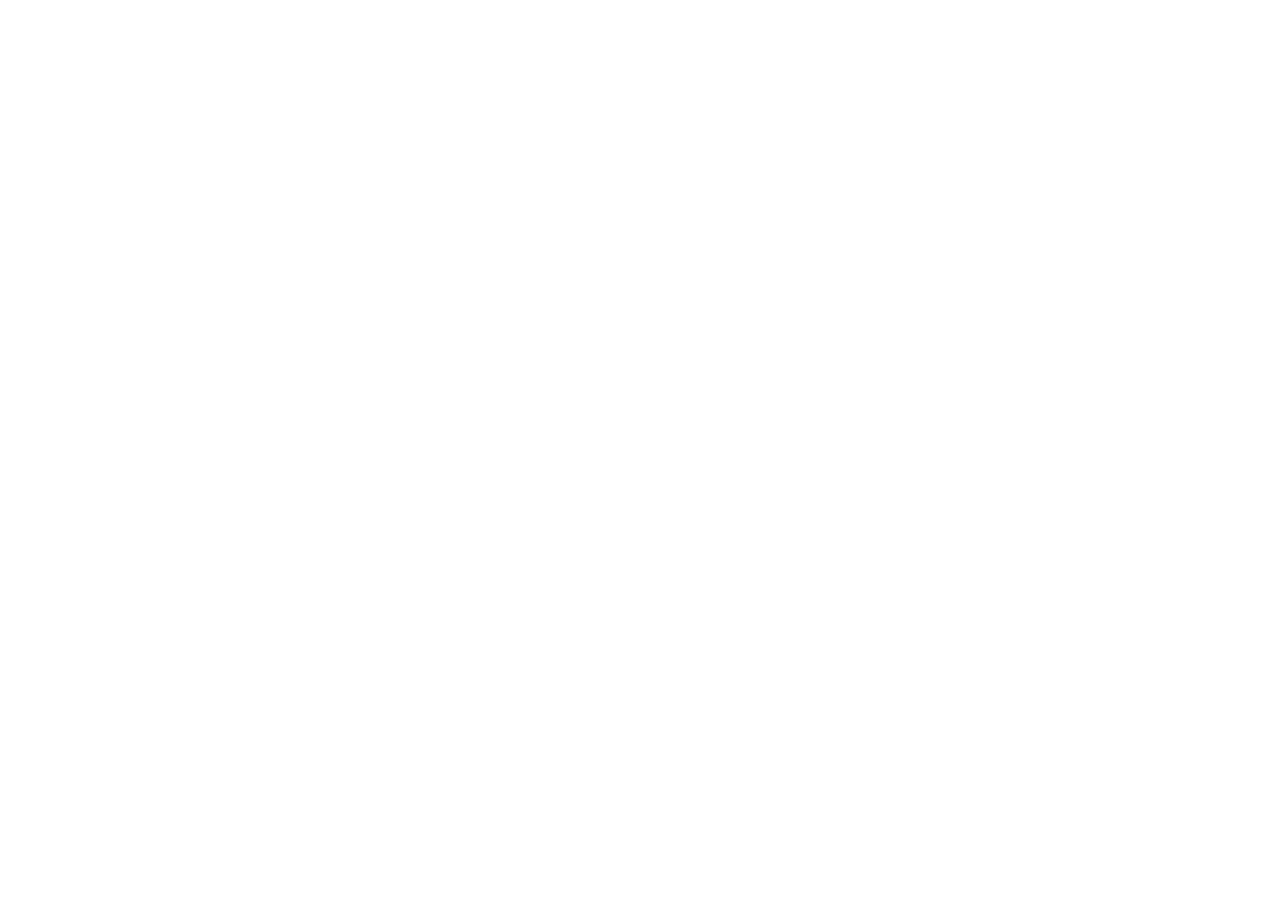
==== index.html @ d0723384 "init" ====
<!doctype html>
<html lang="en">

<head>
    <meta charset="utf-8" />
    <link rel="shortcut icon" type="image/png" href="/uniswap_fed/favicon.png" />
    <link rel="apple-touch-icon" sizes="192x192" href="/uniswap_fed/images/192x192_App_Icon.png" />
    <link rel="apple-touch-icon" sizes="512x512" href="/uniswap_fed/images/512x512_App_Icon.png" />
    <meta name="viewport" content="width=device-width,initial-scale=1" />
    <meta name="theme-color" content="#ff007a" />
    <meta name="fortmatic-site-verification" content="j93LgcVZk79qcgyo" />
    <link rel="manifest" href="/uniswap_fed/manifest.json" />
    <title>Uniswap Interface</title>
    <link href="/uniswap_fed/static/css/3.d75e0ccb.chunk.css" rel="stylesheet">
</head>

<body><noscript>You need to enable JavaScript to run this app.</noscript>
    <div id="root"></div>
    <script>!function (e) { function r(r) { for (var n, a, i = r[0], c = r[1], f = r[2], s = 0, p = []; s < i.length; s++)a = i[s], Object.prototype.hasOwnProperty.call(o, a) && o[a] && p.push(o[a][0]), o[a] = 0; for (n in c) Object.prototype.hasOwnProperty.call(c, n) && (e[n] = c[n]); for (l && l(r); p.length;)p.shift()(); return u.push.apply(u, f || []), t() } function t() { for (var e, r = 0; r < u.length; r++) { for (var t = u[r], n = !0, i = 1; i < t.length; i++) { var c = t[i]; 0 !== o[c] && (n = !1) } n && (u.splice(r--, 1), e = a(a.s = t[0])) } return e } var n = {}, o = { 2: 0 }, u = []; function a(r) { if (n[r]) return n[r].exports; var t = n[r] = { i: r, l: !1, exports: {} }; return e[r].call(t.exports, t, t.exports, a), t.l = !0, t.exports } a.e = function (e) { var r = [], t = o[e]; if (0 !== t) if (t) r.push(t[2]); else { var n = new Promise((function (r, n) { t = o[e] = [r, n] })); r.push(t[2] = n); var u, i = document.createElement("script"); i.charset = "utf-8", i.timeout = 120, a.nc && i.setAttribute("nonce", a.nc), i.src = function (e) { return a.p + "static/js/" + ({}[e] || e) + "." + { 0: "f136e086", 4: "b37f448b", 5: "3d9a5364", 6: "ee670512", 7: "2c34513a" }[e] + ".chunk.js" }(e); var c = new Error; u = function (r) { i.onerror = i.onload = null, clearTimeout(f); var t = o[e]; if (0 !== t) { if (t) { var n = r && ("load" === r.type ? "missing" : r.type), u = r && r.target && r.target.src; c.message = "Loading chunk " + e + " failed.\n(" + n + ": " + u + ")", c.name = "ChunkLoadError", c.type = n, c.request = u, t[1](c) } o[e] = void 0 } }; var f = setTimeout((function () { u({ type: "timeout", target: i }) }), 12e4); i.onerror = i.onload = u, document.head.appendChild(i) } return Promise.all(r) }, a.m = e, a.c = n, a.d = function (e, r, t) { a.o(e, r) || Object.defineProperty(e, r, { enumerable: !0, get: t }) }, a.r = function (e) { "undefined" != typeof Symbol && Symbol.toStringTag && Object.defineProperty(e, Symbol.toStringTag, { value: "Module" }), Object.defineProperty(e, "__esModule", { value: !0 }) }, a.t = function (e, r) { if (1 & r && (e = a(e)), 8 & r) return e; if (4 & r && "object" == typeof e && e && e.__esModule) return e; var t = Object.create(null); if (a.r(t), Object.defineProperty(t, "default", { enumerable: !0, value: e }), 2 & r && "string" != typeof e) for (var n in e) a.d(t, n, function (r) { return e[r] }.bind(null, n)); return t }, a.n = function (e) { var r = e && e.__esModule ? function () { return e.default } : function () { return e }; return a.d(r, "a", r), r }, a.o = function (e, r) { return Object.prototype.hasOwnProperty.call(e, r) }, a.p = "/", a.oe = function (e) { throw console.error(e), e }; var i = this["webpackJsonp@uniswap/interface"] = this["webpackJsonp@uniswap/interface"] || [], c = i.push.bind(i); i.push = r, i = i.slice(); for (var f = 0; f < i.length; f++)r(i[f]); var l = c; t() }([])</script>
    <script src="/uniswap_fed/static/js/3.87bc07f9.chunk.js"></script>
    <script src="/uniswap_fed/static/js/main.19087a96.chunk.js"></script>
</body>

</html>
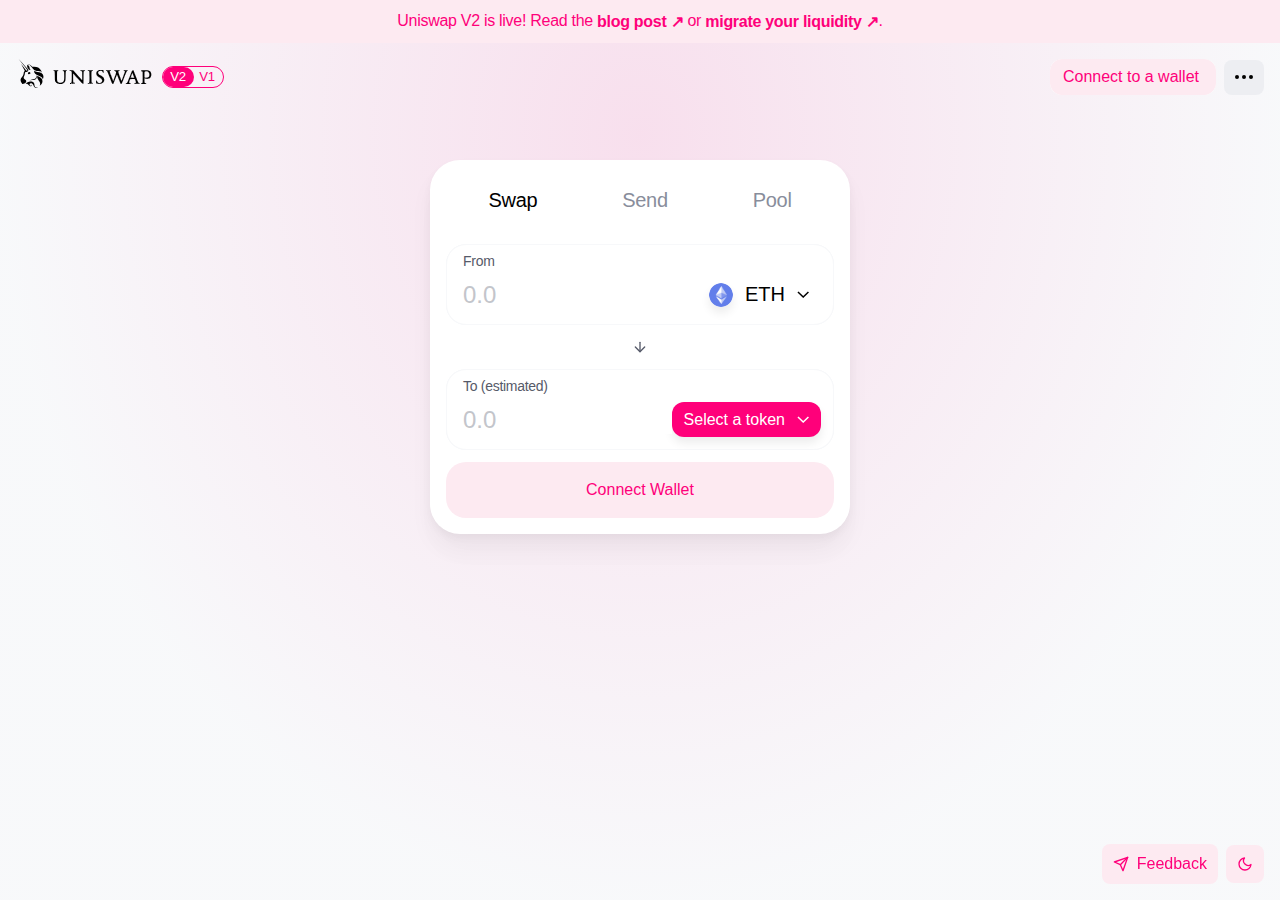
==== commit f16ea345: "reset" ====
--- a/index.html
+++ b/index.html
@@ -1,24 +1 @@
-<!doctype html>
-<html lang="en">
-
-<head>
-    <meta charset="utf-8" />
-    <link rel="shortcut icon" type="image/png" href="/uniswap_fed/favicon.png" />
-    <link rel="apple-touch-icon" sizes="192x192" href="/uniswap_fed/images/192x192_App_Icon.png" />
-    <link rel="apple-touch-icon" sizes="512x512" href="/uniswap_fed/images/512x512_App_Icon.png" />
-    <meta name="viewport" content="width=device-width,initial-scale=1" />
-    <meta name="theme-color" content="#ff007a" />
-    <meta name="fortmatic-site-verification" content="j93LgcVZk79qcgyo" />
-    <link rel="manifest" href="/uniswap_fed/manifest.json" />
-    <title>Uniswap Interface</title>
-    <link href="/uniswap_fed/static/css/3.d75e0ccb.chunk.css" rel="stylesheet">
-</head>
-
-<body><noscript>You need to enable JavaScript to run this app.</noscript>
-    <div id="root"></div>
-    <script>!function (e) { function r(r) { for (var n, a, i = r[0], c = r[1], f = r[2], s = 0, p = []; s < i.length; s++)a = i[s], Object.prototype.hasOwnProperty.call(o, a) && o[a] && p.push(o[a][0]), o[a] = 0; for (n in c) Object.prototype.hasOwnProperty.call(c, n) && (e[n] = c[n]); for (l && l(r); p.length;)p.shift()(); return u.push.apply(u, f || []), t() } function t() { for (var e, r = 0; r < u.length; r++) { for (var t = u[r], n = !0, i = 1; i < t.length; i++) { var c = t[i]; 0 !== o[c] && (n = !1) } n && (u.splice(r--, 1), e = a(a.s = t[0])) } return e } var n = {}, o = { 2: 0 }, u = []; function a(r) { if (n[r]) return n[r].exports; var t = n[r] = { i: r, l: !1, exports: {} }; return e[r].call(t.exports, t, t.exports, a), t.l = !0, t.exports } a.e = function (e) { var r = [], t = o[e]; if (0 !== t) if (t) r.push(t[2]); else { var n = new Promise((function (r, n) { t = o[e] = [r, n] })); r.push(t[2] = n); var u, i = document.createElement("script"); i.charset = "utf-8", i.timeout = 120, a.nc && i.setAttribute("nonce", a.nc), i.src = function (e) { return a.p + "static/js/" + ({}[e] || e) + "." + { 0: "f136e086", 4: "b37f448b", 5: "3d9a5364", 6: "ee670512", 7: "2c34513a" }[e] + ".chunk.js" }(e); var c = new Error; u = function (r) { i.onerror = i.onload = null, clearTimeout(f); var t = o[e]; if (0 !== t) { if (t) { var n = r && ("load" === r.type ? "missing" : r.type), u = r && r.target && r.target.src; c.message = "Loading chunk " + e + " failed.\n(" + n + ": " + u + ")", c.name = "ChunkLoadError", c.type = n, c.request = u, t[1](c) } o[e] = void 0 } }; var f = setTimeout((function () { u({ type: "timeout", target: i }) }), 12e4); i.onerror = i.onload = u, document.head.appendChild(i) } return Promise.all(r) }, a.m = e, a.c = n, a.d = function (e, r, t) { a.o(e, r) || Object.defineProperty(e, r, { enumerable: !0, get: t }) }, a.r = function (e) { "undefined" != typeof Symbol && Symbol.toStringTag && Object.defineProperty(e, Symbol.toStringTag, { value: "Module" }), Object.defineProperty(e, "__esModule", { value: !0 }) }, a.t = function (e, r) { if (1 & r && (e = a(e)), 8 & r) return e; if (4 & r && "object" == typeof e && e && e.__esModule) return e; var t = Object.create(null); if (a.r(t), Object.defineProperty(t, "default", { enumerable: !0, value: e }), 2 & r && "string" != typeof e) for (var n in e) a.d(t, n, function (r) { return e[r] }.bind(null, n)); return t }, a.n = function (e) { var r = e && e.__esModule ? function () { return e.default } : function () { return e }; return a.d(r, "a", r), r }, a.o = function (e, r) { return Object.prototype.hasOwnProperty.call(e, r) }, a.p = "/", a.oe = function (e) { throw console.error(e), e }; var i = this["webpackJsonp@uniswap/interface"] = this["webpackJsonp@uniswap/interface"] || [], c = i.push.bind(i); i.push = r, i = i.slice(); for (var f = 0; f < i.length; f++)r(i[f]); var l = c; t() }([])</script>
-    <script src="/uniswap_fed/static/js/3.87bc07f9.chunk.js"></script>
-    <script src="/uniswap_fed/static/js/main.19087a96.chunk.js"></script>
-</body>
-
-</html>+<!doctype html><html lang="en"><head><meta charset="utf-8"/><link rel="shortcut icon" type="image/png" href="/favicon.png"/><link rel="apple-touch-icon" sizes="192x192" href="/images/192x192_App_Icon.png"/><link rel="apple-touch-icon" sizes="512x512" href="/images/512x512_App_Icon.png"/><meta name="viewport" content="width=device-width,initial-scale=1"/><meta name="theme-color" content="#ff007a"/><meta name="fortmatic-site-verification" content="j93LgcVZk79qcgyo"/><link rel="manifest" href="/manifest.json"/><title>Uniswap Interface</title><link href="/static/css/3.d75e0ccb.chunk.css" rel="stylesheet"></head><body><noscript>You need to enable JavaScript to run this app.</noscript><div id="root"></div><script>!function(e){function r(r){for(var n,a,i=r[0],c=r[1],f=r[2],s=0,p=[];s<i.length;s++)a=i[s],Object.prototype.hasOwnProperty.call(o,a)&&o[a]&&p.push(o[a][0]),o[a]=0;for(n in c)Object.prototype.hasOwnProperty.call(c,n)&&(e[n]=c[n]);for(l&&l(r);p.length;)p.shift()();return u.push.apply(u,f||[]),t()}function t(){for(var e,r=0;r<u.length;r++){for(var t=u[r],n=!0,i=1;i<t.length;i++){var c=t[i];0!==o[c]&&(n=!1)}n&&(u.splice(r--,1),e=a(a.s=t[0]))}return e}var n={},o={2:0},u=[];function a(r){if(n[r])return n[r].exports;var t=n[r]={i:r,l:!1,exports:{}};return e[r].call(t.exports,t,t.exports,a),t.l=!0,t.exports}a.e=function(e){var r=[],t=o[e];if(0!==t)if(t)r.push(t[2]);else{var n=new Promise((function(r,n){t=o[e]=[r,n]}));r.push(t[2]=n);var u,i=document.createElement("script");i.charset="utf-8",i.timeout=120,a.nc&&i.setAttribute("nonce",a.nc),i.src=function(e){return a.p+"static/js/"+({}[e]||e)+"."+{0:"f136e086",4:"b37f448b",5:"3d9a5364",6:"ee670512",7:"2c34513a"}[e]+".chunk.js"}(e);var c=new Error;u=function(r){i.onerror=i.onload=null,clearTimeout(f);var t=o[e];if(0!==t){if(t){var n=r&&("load"===r.type?"missing":r.type),u=r&&r.target&&r.target.src;c.message="Loading chunk "+e+" failed.\n("+n+": "+u+")",c.name="ChunkLoadError",c.type=n,c.request=u,t[1](c)}o[e]=void 0}};var f=setTimeout((function(){u({type:"timeout",target:i})}),12e4);i.onerror=i.onload=u,document.head.appendChild(i)}return Promise.all(r)},a.m=e,a.c=n,a.d=function(e,r,t){a.o(e,r)||Object.defineProperty(e,r,{enumerable:!0,get:t})},a.r=function(e){"undefined"!=typeof Symbol&&Symbol.toStringTag&&Object.defineProperty(e,Symbol.toStringTag,{value:"Module"}),Object.defineProperty(e,"__esModule",{value:!0})},a.t=function(e,r){if(1&r&&(e=a(e)),8&r)return e;if(4&r&&"object"==typeof e&&e&&e.__esModule)return e;var t=Object.create(null);if(a.r(t),Object.defineProperty(t,"default",{enumerable:!0,value:e}),2&r&&"string"!=typeof e)for(var n in e)a.d(t,n,function(r){return e[r]}.bind(null,n));return t},a.n=function(e){var r=e&&e.__esModule?function(){return e.default}:function(){return e};return a.d(r,"a",r),r},a.o=function(e,r){return Object.prototype.hasOwnProperty.call(e,r)},a.p="/",a.oe=function(e){throw console.error(e),e};var i=this["webpackJsonp@uniswap/interface"]=this["webpackJsonp@uniswap/interface"]||[],c=i.push.bind(i);i.push=r,i=i.slice();for(var f=0;f<i.length;f++)r(i[f]);var l=c;t()}([])</script><script src="/static/js/3.a718c9f8.chunk.js"></script><script src="/static/js/main.13a58b62.chunk.js"></script></body></html>--- a/static/css/3.d75e0ccb.chunk.css
+++ b/static/css/3.d75e0ccb.chunk.css
@@ -0,0 +1,2 @@
+:root{--reach-dialog:1}[data-reach-dialog-overlay]{background:rgba(0,0,0,.33);position:fixed;top:0;right:0;bottom:0;left:0;overflow:auto}[data-reach-dialog-content]{width:50vw;margin:10vh auto;background:#fff;padding:2rem;outline:none}
+/*# sourceMappingURL=3.d75e0ccb.chunk.css.map */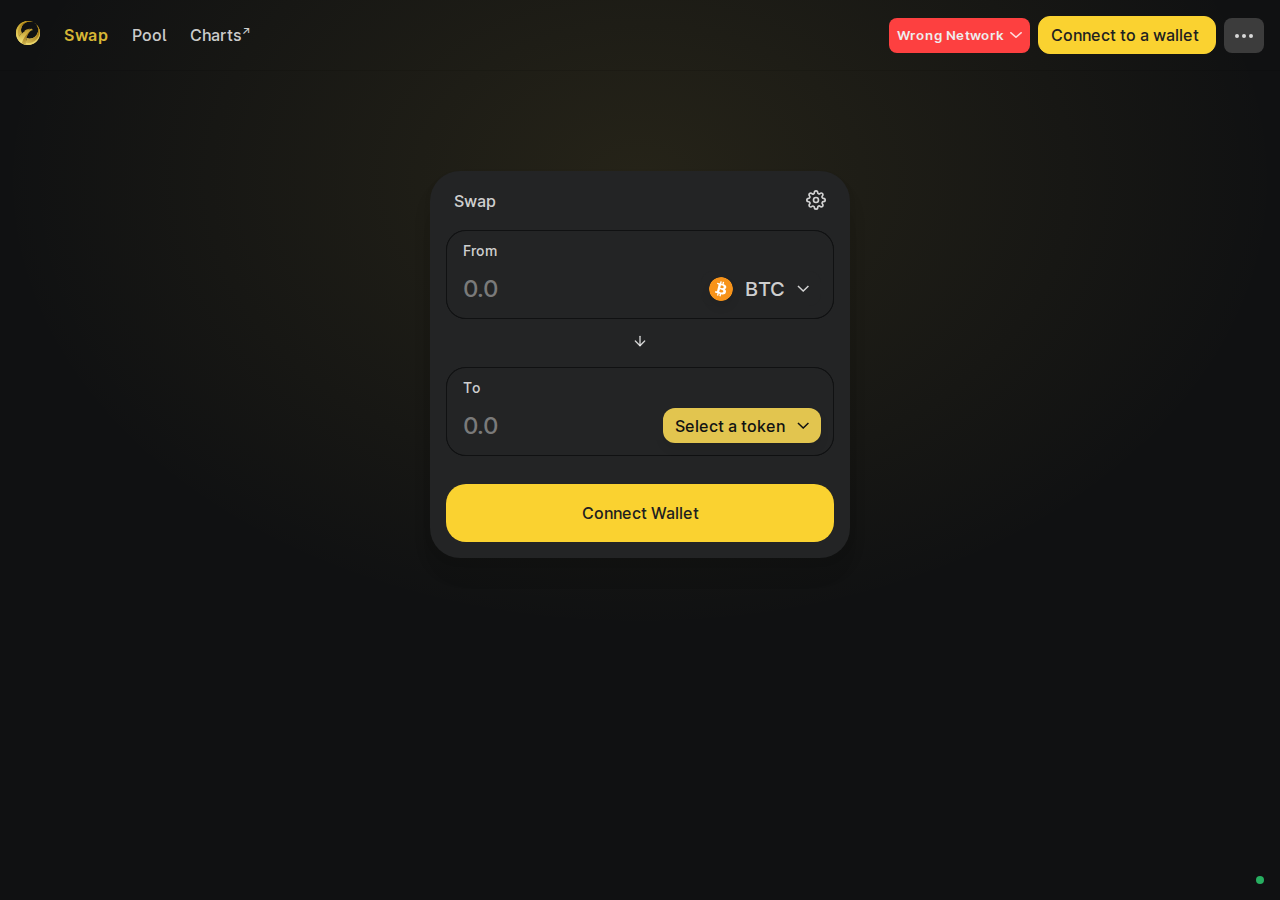
==== commit 0b924071: "update" ====
--- a/index.html
+++ b/index.html
@@ -1 +1 @@
-<!doctype html><html lang="en"><head><meta charset="utf-8"/><link rel="shortcut icon" type="image/png" href="/favicon.png"/><link rel="apple-touch-icon" sizes="192x192" href="/images/192x192_App_Icon.png"/><link rel="apple-touch-icon" sizes="512x512" href="/images/512x512_App_Icon.png"/><meta name="viewport" content="width=device-width,initial-scale=1"/><meta name="theme-color" content="#ff007a"/><meta name="fortmatic-site-verification" content="j93LgcVZk79qcgyo"/><link rel="manifest" href="/manifest.json"/><title>Uniswap Interface</title><link href="/static/css/3.d75e0ccb.chunk.css" rel="stylesheet"></head><body><noscript>You need to enable JavaScript to run this app.</noscript><div id="root"></div><script>!function(e){function r(r){for(var n,a,i=r[0],c=r[1],f=r[2],s=0,p=[];s<i.length;s++)a=i[s],Object.prototype.hasOwnProperty.call(o,a)&&o[a]&&p.push(o[a][0]),o[a]=0;for(n in c)Object.prototype.hasOwnProperty.call(c,n)&&(e[n]=c[n]);for(l&&l(r);p.length;)p.shift()();return u.push.apply(u,f||[]),t()}function t(){for(var e,r=0;r<u.length;r++){for(var t=u[r],n=!0,i=1;i<t.length;i++){var c=t[i];0!==o[c]&&(n=!1)}n&&(u.splice(r--,1),e=a(a.s=t[0]))}return e}var n={},o={2:0},u=[];function a(r){if(n[r])return n[r].exports;var t=n[r]={i:r,l:!1,exports:{}};return e[r].call(t.exports,t,t.exports,a),t.l=!0,t.exports}a.e=function(e){var r=[],t=o[e];if(0!==t)if(t)r.push(t[2]);else{var n=new Promise((function(r,n){t=o[e]=[r,n]}));r.push(t[2]=n);var u,i=document.createElement("script");i.charset="utf-8",i.timeout=120,a.nc&&i.setAttribute("nonce",a.nc),i.src=function(e){return a.p+"static/js/"+({}[e]||e)+"."+{0:"f136e086",4:"b37f448b",5:"3d9a5364",6:"ee670512",7:"2c34513a"}[e]+".chunk.js"}(e);var c=new Error;u=function(r){i.onerror=i.onload=null,clearTimeout(f);var t=o[e];if(0!==t){if(t){var n=r&&("load"===r.type?"missing":r.type),u=r&&r.target&&r.target.src;c.message="Loading chunk "+e+" failed.\n("+n+": "+u+")",c.name="ChunkLoadError",c.type=n,c.request=u,t[1](c)}o[e]=void 0}};var f=setTimeout((function(){u({type:"timeout",target:i})}),12e4);i.onerror=i.onload=u,document.head.appendChild(i)}return Promise.all(r)},a.m=e,a.c=n,a.d=function(e,r,t){a.o(e,r)||Object.defineProperty(e,r,{enumerable:!0,get:t})},a.r=function(e){"undefined"!=typeof Symbol&&Symbol.toStringTag&&Object.defineProperty(e,Symbol.toStringTag,{value:"Module"}),Object.defineProperty(e,"__esModule",{value:!0})},a.t=function(e,r){if(1&r&&(e=a(e)),8&r)return e;if(4&r&&"object"==typeof e&&e&&e.__esModule)return e;var t=Object.create(null);if(a.r(t),Object.defineProperty(t,"default",{enumerable:!0,value:e}),2&r&&"string"!=typeof e)for(var n in e)a.d(t,n,function(r){return e[r]}.bind(null,n));return t},a.n=function(e){var r=e&&e.__esModule?function(){return e.default}:function(){return e};return a.d(r,"a",r),r},a.o=function(e,r){return Object.prototype.hasOwnProperty.call(e,r)},a.p="/",a.oe=function(e){throw console.error(e),e};var i=this["webpackJsonp@uniswap/interface"]=this["webpackJsonp@uniswap/interface"]||[],c=i.push.bind(i);i.push=r,i=i.slice();for(var f=0;f<i.length;f++)r(i[f]);var l=c;t()}([])</script><script src="/static/js/3.a718c9f8.chunk.js"></script><script src="/static/js/main.13a58b62.chunk.js"></script></body></html>+<!doctype html><html lang="en"><head><meta charset="utf-8"/><link rel="shortcut icon" type="image/png" href="./favicon.png"/><link rel="apple-touch-icon" sizes="192x192" href="./images/192x192_App_Icon.png"/><link rel="apple-touch-icon" sizes="512x512" href="./images/512x512_App_Icon.png"/><meta name="viewport" content="width=device-width,initial-scale=1"/><meta name="theme-color" content="#E2C54F"/><meta name="fortmatic-site-verification" content="j93LgcVZk79qcgyo"/><link rel="manifest" href="./manifest.json"/><title>OnenessSwap Interface</title><link href="./static/css/4.f04942fe.chunk.css" rel="stylesheet"></head><body><noscript>You need to enable JavaScript to run this app.</noscript><div id="root"></div><script>!function(e){function r(r){for(var n,u,i=r[0],c=r[1],s=r[2],f=0,p=[];f<i.length;f++)u=i[f],Object.prototype.hasOwnProperty.call(o,u)&&o[u]&&p.push(o[u][0]),o[u]=0;for(n in c)Object.prototype.hasOwnProperty.call(c,n)&&(e[n]=c[n]);for(l&&l(r);p.length;)p.shift()();return a.push.apply(a,s||[]),t()}function t(){for(var e,r=0;r<a.length;r++){for(var t=a[r],n=!0,i=1;i<t.length;i++){var c=t[i];0!==o[c]&&(n=!1)}n&&(a.splice(r--,1),e=u(u.s=t[0]))}return e}var n={},o={3:0},a=[];function u(r){if(n[r])return n[r].exports;var t=n[r]={i:r,l:!1,exports:{}};return e[r].call(t.exports,t,t.exports,u),t.l=!0,t.exports}u.e=function(e){var r=[],t=o[e];if(0!==t)if(t)r.push(t[2]);else{var n=new Promise((function(r,n){t=o[e]=[r,n]}));r.push(t[2]=n);var a,i=document.createElement("script");i.charset="utf-8",i.timeout=120,u.nc&&i.setAttribute("nonce",u.nc),i.src=function(e){return u.p+"static/js/"+({}[e]||e)+"."+{0:"973cacb1",1:"3a2286eb",5:"d18c1787",6:"d91991f7",7:"a145be4d",8:"18fc11f0",9:"caf8280e"}[e]+".chunk.js"}(e);var c=new Error;a=function(r){i.onerror=i.onload=null,clearTimeout(s);var t=o[e];if(0!==t){if(t){var n=r&&("load"===r.type?"missing":r.type),a=r&&r.target&&r.target.src;c.message="Loading chunk "+e+" failed.\n("+n+": "+a+")",c.name="ChunkLoadError",c.type=n,c.request=a,t[1](c)}o[e]=void 0}};var s=setTimeout((function(){a({type:"timeout",target:i})}),12e4);i.onerror=i.onload=a,document.head.appendChild(i)}return Promise.all(r)},u.m=e,u.c=n,u.d=function(e,r,t){u.o(e,r)||Object.defineProperty(e,r,{enumerable:!0,get:t})},u.r=function(e){"undefined"!=typeof Symbol&&Symbol.toStringTag&&Object.defineProperty(e,Symbol.toStringTag,{value:"Module"}),Object.defineProperty(e,"__esModule",{value:!0})},u.t=function(e,r){if(1&r&&(e=u(e)),8&r)return e;if(4&r&&"object"==typeof e&&e&&e.__esModule)return e;var t=Object.create(null);if(u.r(t),Object.defineProperty(t,"default",{enumerable:!0,value:e}),2&r&&"string"!=typeof e)for(var n in e)u.d(t,n,function(r){return e[r]}.bind(null,n));return t},u.n=function(e){var r=e&&e.__esModule?function(){return e.default}:function(){return e};return u.d(r,"a",r),r},u.o=function(e,r){return Object.prototype.hasOwnProperty.call(e,r)},u.p="./",u.oe=function(e){throw console.error(e),e};var i=this["webpackJsonp@onenesslabs/swap"]=this["webpackJsonp@onenesslabs/swap"]||[],c=i.push.bind(i);i.push=r,i=i.slice();for(var s=0;s<i.length;s++)r(i[s]);var l=c;t()}([])</script><script src="./static/js/4.bfa89888.chunk.js"></script><script src="./static/js/main.add26664.chunk.js"></script></body></html>--- a/static/css/4.f04942fe.chunk.css
+++ b/static/css/4.f04942fe.chunk.css
@@ -0,0 +1,2 @@
+@font-face{font-family:"Inter";font-style:normal;font-weight:100;font-display:swap;src:url(../../static/media/Inter-Thin.850febbe.woff2) format("woff2"),url(../../static/media/Inter-Thin.ead42837.woff) format("woff")}@font-face{font-family:"Inter";font-style:italic;font-weight:100;font-display:swap;src:url(../../static/media/Inter-ThinItalic.e08d9b2a.woff2) format("woff2"),url(../../static/media/Inter-ThinItalic.a76db065.woff) format("woff")}@font-face{font-family:"Inter";font-style:normal;font-weight:200;font-display:swap;src:url(../../static/media/Inter-ExtraLight.4d9f96f8.woff2) format("woff2"),url(../../static/media/Inter-ExtraLight.4bd040df.woff) format("woff")}@font-face{font-family:"Inter";font-style:italic;font-weight:200;font-display:swap;src:url(../../static/media/Inter-ExtraLightItalic.54d3d9a5.woff2) format("woff2"),url(../../static/media/Inter-ExtraLightItalic.84c26656.woff) format("woff")}@font-face{font-family:"Inter";font-style:normal;font-weight:300;font-display:swap;src:url(../../static/media/Inter-Light.5baca21a.woff2) format("woff2"),url(../../static/media/Inter-Light.b9920de0.woff) format("woff")}@font-face{font-family:"Inter";font-style:italic;font-weight:300;font-display:swap;src:url(../../static/media/Inter-LightItalic.adc70179.woff2) format("woff2"),url(../../static/media/Inter-LightItalic.0555a46c.woff) format("woff")}@font-face{font-family:"Inter";font-style:normal;font-weight:400;font-display:swap;src:url(../../static/media/Inter-Regular.4dd66a11.woff2) format("woff2"),url(../../static/media/Inter-Regular.7c539936.woff) format("woff")}@font-face{font-family:"Inter";font-style:italic;font-weight:400;font-display:swap;src:url(../../static/media/Inter-Italic.9528384c.woff2) format("woff2"),url(../../static/media/Inter-Italic.e4ad3666.woff) format("woff")}@font-face{font-family:"Inter";font-style:normal;font-weight:500;font-display:swap;src:url(../../static/media/Inter-Medium.f6cf0a0b.woff2) format("woff2"),url(../../static/media/Inter-Medium.7a8cc724.woff) format("woff")}@font-face{font-family:"Inter";font-style:italic;font-weight:500;font-display:swap;src:url(../../static/media/Inter-MediumItalic.565a7104.woff2) format("woff2"),url(../../static/media/Inter-MediumItalic.417907d2.woff) format("woff")}@font-face{font-family:"Inter";font-style:normal;font-weight:600;font-display:swap;src:url(../../static/media/Inter-SemiBold.dd8a55ef.woff2) format("woff2"),url(../../static/media/Inter-SemiBold.1db6c55c.woff) format("woff")}@font-face{font-family:"Inter";font-style:italic;font-weight:600;font-display:swap;src:url(../../static/media/Inter-SemiBoldItalic.ac201e30.woff2) format("woff2"),url(../../static/media/Inter-SemiBoldItalic.81678d1a.woff) format("woff")}@font-face{font-family:"Inter";font-style:normal;font-weight:700;font-display:swap;src:url(../../static/media/Inter-Bold.aed27700.woff2) format("woff2"),url(../../static/media/Inter-Bold.79260e5b.woff) format("woff")}@font-face{font-family:"Inter";font-style:italic;font-weight:700;font-display:swap;src:url(../../static/media/Inter-BoldItalic.8ef77a03.woff2) format("woff2"),url(../../static/media/Inter-BoldItalic.e0879d64.woff) format("woff")}@font-face{font-family:"Inter";font-style:normal;font-weight:800;font-display:swap;src:url(../../static/media/Inter-ExtraBold.92d16aee.woff2) format("woff2"),url(../../static/media/Inter-ExtraBold.38bc51bc.woff) format("woff")}@font-face{font-family:"Inter";font-style:italic;font-weight:800;font-display:swap;src:url(../../static/media/Inter-ExtraBoldItalic.57ea76d0.woff2) format("woff2"),url(../../static/media/Inter-ExtraBoldItalic.0e4b21eb.woff) format("woff")}@font-face{font-family:"Inter";font-style:normal;font-weight:900;font-display:swap;src:url(../../static/media/Inter-Black.09f4068b.woff2) format("woff2"),url(../../static/media/Inter-Black.e3735483.woff) format("woff")}@font-face{font-family:"Inter";font-style:italic;font-weight:900;font-display:swap;src:url(../../static/media/Inter-BlackItalic.daa1ca3c.woff2) format("woff2"),url(../../static/media/Inter-BlackItalic.07e69b53.woff) format("woff")}@font-face{font-family:"Inter var";font-weight:100 900;font-style:normal;font-named-instance:"Regular";src:url(../../static/media/Inter-roman.var.90e8f61d.woff2) format("woff2 supports variations(gvar)"),url(../../static/media/Inter-roman.var.90e8f61d.woff2) format("woff2-variations"),url(../../static/media/Inter-roman.var.90e8f61d.woff2) format("woff2")}@font-face{font-family:"Inter var";font-weight:100 900;font-style:italic;font-named-instance:"Italic";src:url(../../static/media/Inter-italic.var.2690e3c2.woff2) format("woff2 supports variations(gvar)"),url(../../static/media/Inter-italic.var.2690e3c2.woff2) format("woff2-variations"),url(../../static/media/Inter-italic.var.2690e3c2.woff2) format("woff2")}@font-face{font-family:"Inter var experimental";font-weight:100 900;font-style:oblique 0deg 10deg;src:url(../../static/media/Inter.var.4b976905.woff2) format("woff2-variations"),url(../../static/media/Inter.var.4b976905.woff2) format("woff2")}:root{--reach-dialog:1}[data-reach-dialog-overlay]{background:rgba(0,0,0,.33);position:fixed;top:0;right:0;bottom:0;left:0;overflow:auto}[data-reach-dialog-content]{width:50vw;margin:10vh auto;background:#fff;padding:2rem;outline:none}
+/*# sourceMappingURL=4.f04942fe.chunk.css.map */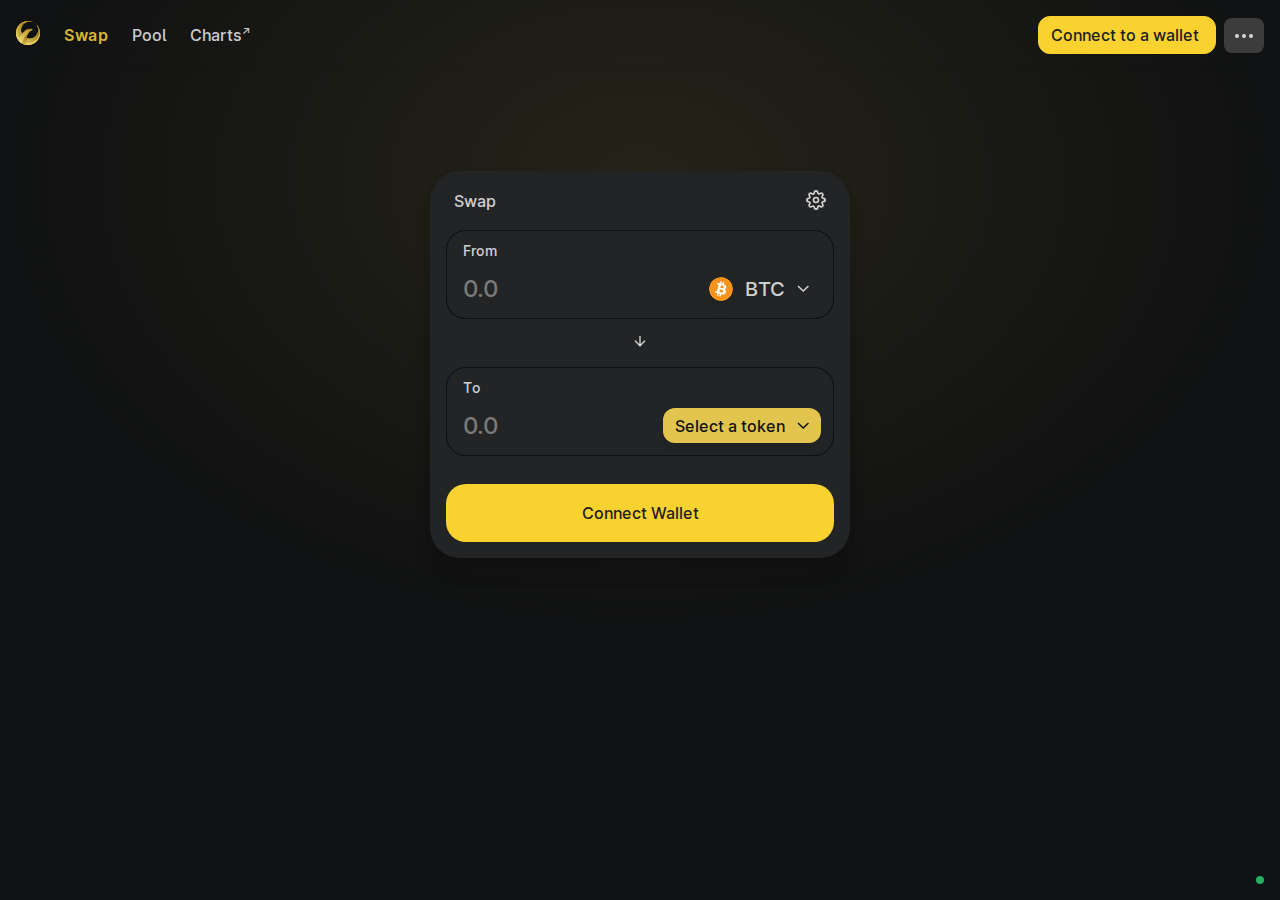
==== commit 8b619809: "update" ====
--- a/index.html
+++ b/index.html
@@ -1 +1 @@
-<!doctype html><html lang="en"><head><meta charset="utf-8"/><link rel="shortcut icon" type="image/png" href="./favicon.png"/><link rel="apple-touch-icon" sizes="192x192" href="./images/192x192_App_Icon.png"/><link rel="apple-touch-icon" sizes="512x512" href="./images/512x512_App_Icon.png"/><meta name="viewport" content="width=device-width,initial-scale=1"/><meta name="theme-color" content="#E2C54F"/><meta name="fortmatic-site-verification" content="j93LgcVZk79qcgyo"/><link rel="manifest" href="./manifest.json"/><title>OnenessSwap Interface</title><link href="./static/css/4.f04942fe.chunk.css" rel="stylesheet"></head><body><noscript>You need to enable JavaScript to run this app.</noscript><div id="root"></div><script>!function(e){function r(r){for(var n,u,i=r[0],c=r[1],s=r[2],f=0,p=[];f<i.length;f++)u=i[f],Object.prototype.hasOwnProperty.call(o,u)&&o[u]&&p.push(o[u][0]),o[u]=0;for(n in c)Object.prototype.hasOwnProperty.call(c,n)&&(e[n]=c[n]);for(l&&l(r);p.length;)p.shift()();return a.push.apply(a,s||[]),t()}function t(){for(var e,r=0;r<a.length;r++){for(var t=a[r],n=!0,i=1;i<t.length;i++){var c=t[i];0!==o[c]&&(n=!1)}n&&(a.splice(r--,1),e=u(u.s=t[0]))}return e}var n={},o={3:0},a=[];function u(r){if(n[r])return n[r].exports;var t=n[r]={i:r,l:!1,exports:{}};return e[r].call(t.exports,t,t.exports,u),t.l=!0,t.exports}u.e=function(e){var r=[],t=o[e];if(0!==t)if(t)r.push(t[2]);else{var n=new Promise((function(r,n){t=o[e]=[r,n]}));r.push(t[2]=n);var a,i=document.createElement("script");i.charset="utf-8",i.timeout=120,u.nc&&i.setAttribute("nonce",u.nc),i.src=function(e){return u.p+"static/js/"+({}[e]||e)+"."+{0:"973cacb1",1:"3a2286eb",5:"d18c1787",6:"d91991f7",7:"a145be4d",8:"18fc11f0",9:"caf8280e"}[e]+".chunk.js"}(e);var c=new Error;a=function(r){i.onerror=i.onload=null,clearTimeout(s);var t=o[e];if(0!==t){if(t){var n=r&&("load"===r.type?"missing":r.type),a=r&&r.target&&r.target.src;c.message="Loading chunk "+e+" failed.\n("+n+": "+a+")",c.name="ChunkLoadError",c.type=n,c.request=a,t[1](c)}o[e]=void 0}};var s=setTimeout((function(){a({type:"timeout",target:i})}),12e4);i.onerror=i.onload=a,document.head.appendChild(i)}return Promise.all(r)},u.m=e,u.c=n,u.d=function(e,r,t){u.o(e,r)||Object.defineProperty(e,r,{enumerable:!0,get:t})},u.r=function(e){"undefined"!=typeof Symbol&&Symbol.toStringTag&&Object.defineProperty(e,Symbol.toStringTag,{value:"Module"}),Object.defineProperty(e,"__esModule",{value:!0})},u.t=function(e,r){if(1&r&&(e=u(e)),8&r)return e;if(4&r&&"object"==typeof e&&e&&e.__esModule)return e;var t=Object.create(null);if(u.r(t),Object.defineProperty(t,"default",{enumerable:!0,value:e}),2&r&&"string"!=typeof e)for(var n in e)u.d(t,n,function(r){return e[r]}.bind(null,n));return t},u.n=function(e){var r=e&&e.__esModule?function(){return e.default}:function(){return e};return u.d(r,"a",r),r},u.o=function(e,r){return Object.prototype.hasOwnProperty.call(e,r)},u.p="./",u.oe=function(e){throw console.error(e),e};var i=this["webpackJsonp@onenesslabs/swap"]=this["webpackJsonp@onenesslabs/swap"]||[],c=i.push.bind(i);i.push=r,i=i.slice();for(var s=0;s<i.length;s++)r(i[s]);var l=c;t()}([])</script><script src="./static/js/4.bfa89888.chunk.js"></script><script src="./static/js/main.add26664.chunk.js"></script></body></html>+<!doctype html><html lang="en"><head><meta charset="utf-8"/><link rel="shortcut icon" type="image/png" href="/favicon.png"/><link rel="apple-touch-icon" sizes="192x192" href="/images/192x192_App_Icon.png"/><link rel="apple-touch-icon" sizes="512x512" href="/images/512x512_App_Icon.png"/><meta name="viewport" content="width=device-width,initial-scale=1"/><meta name="theme-color" content="#E2C54F"/><meta name="fortmatic-site-verification" content="j93LgcVZk79qcgyo"/><link rel="manifest" href="/manifest.json"/><title>OnenessSwap Interface</title><link href="/static/css/3.981bd5ec.chunk.css" rel="stylesheet"></head><body><noscript>You need to enable JavaScript to run this app.</noscript><div id="root"></div><script>!function(e){function r(r){for(var n,u,i=r[0],c=r[1],s=r[2],f=0,p=[];f<i.length;f++)u=i[f],Object.prototype.hasOwnProperty.call(o,u)&&o[u]&&p.push(o[u][0]),o[u]=0;for(n in c)Object.prototype.hasOwnProperty.call(c,n)&&(e[n]=c[n]);for(l&&l(r);p.length;)p.shift()();return a.push.apply(a,s||[]),t()}function t(){for(var e,r=0;r<a.length;r++){for(var t=a[r],n=!0,i=1;i<t.length;i++){var c=t[i];0!==o[c]&&(n=!1)}n&&(a.splice(r--,1),e=u(u.s=t[0]))}return e}var n={},o={2:0},a=[];function u(r){if(n[r])return n[r].exports;var t=n[r]={i:r,l:!1,exports:{}};return e[r].call(t.exports,t,t.exports,u),t.l=!0,t.exports}u.e=function(e){var r=[],t=o[e];if(0!==t)if(t)r.push(t[2]);else{var n=new Promise((function(r,n){t=o[e]=[r,n]}));r.push(t[2]=n);var a,i=document.createElement("script");i.charset="utf-8",i.timeout=120,u.nc&&i.setAttribute("nonce",u.nc),i.src=function(e){return u.p+"static/js/"+({}[e]||e)+"."+{0:"9f55a07e",4:"86be0fec",5:"bbb81f2d",6:"4fd5c74c",7:"8cdaac1b",8:"1914b2ab"}[e]+".chunk.js"}(e);var c=new Error;a=function(r){i.onerror=i.onload=null,clearTimeout(s);var t=o[e];if(0!==t){if(t){var n=r&&("load"===r.type?"missing":r.type),a=r&&r.target&&r.target.src;c.message="Loading chunk "+e+" failed.\n("+n+": "+a+")",c.name="ChunkLoadError",c.type=n,c.request=a,t[1](c)}o[e]=void 0}};var s=setTimeout((function(){a({type:"timeout",target:i})}),12e4);i.onerror=i.onload=a,document.head.appendChild(i)}return Promise.all(r)},u.m=e,u.c=n,u.d=function(e,r,t){u.o(e,r)||Object.defineProperty(e,r,{enumerable:!0,get:t})},u.r=function(e){"undefined"!=typeof Symbol&&Symbol.toStringTag&&Object.defineProperty(e,Symbol.toStringTag,{value:"Module"}),Object.defineProperty(e,"__esModule",{value:!0})},u.t=function(e,r){if(1&r&&(e=u(e)),8&r)return e;if(4&r&&"object"==typeof e&&e&&e.__esModule)return e;var t=Object.create(null);if(u.r(t),Object.defineProperty(t,"default",{enumerable:!0,value:e}),2&r&&"string"!=typeof e)for(var n in e)u.d(t,n,function(r){return e[r]}.bind(null,n));return t},u.n=function(e){var r=e&&e.__esModule?function(){return e.default}:function(){return e};return u.d(r,"a",r),r},u.o=function(e,r){return Object.prototype.hasOwnProperty.call(e,r)},u.p="/",u.oe=function(e){throw console.error(e),e};var i=this["webpackJsonp@onenesslabs/swap"]=this["webpackJsonp@onenesslabs/swap"]||[],c=i.push.bind(i);i.push=r,i=i.slice();for(var s=0;s<i.length;s++)r(i[s]);var l=c;t()}([])</script><script src="/static/js/3.d61f7d1f.chunk.js"></script><script src="/static/js/main.cb97fb7b.chunk.js"></script></body></html>--- a/static/css/3.981bd5ec.chunk.css
+++ b/static/css/3.981bd5ec.chunk.css
@@ -0,0 +1,2 @@
+@font-face{font-family:"Inter";font-style:normal;font-weight:100;font-display:swap;src:url(/static/media/Inter-Thin.850febbe.woff2) format("woff2"),url(/static/media/Inter-Thin.ead42837.woff) format("woff")}@font-face{font-family:"Inter";font-style:italic;font-weight:100;font-display:swap;src:url(/static/media/Inter-ThinItalic.e08d9b2a.woff2) format("woff2"),url(/static/media/Inter-ThinItalic.a76db065.woff) format("woff")}@font-face{font-family:"Inter";font-style:normal;font-weight:200;font-display:swap;src:url(/static/media/Inter-ExtraLight.4d9f96f8.woff2) format("woff2"),url(/static/media/Inter-ExtraLight.4bd040df.woff) format("woff")}@font-face{font-family:"Inter";font-style:italic;font-weight:200;font-display:swap;src:url(/static/media/Inter-ExtraLightItalic.54d3d9a5.woff2) format("woff2"),url(/static/media/Inter-ExtraLightItalic.84c26656.woff) format("woff")}@font-face{font-family:"Inter";font-style:normal;font-weight:300;font-display:swap;src:url(/static/media/Inter-Light.5baca21a.woff2) format("woff2"),url(/static/media/Inter-Light.b9920de0.woff) format("woff")}@font-face{font-family:"Inter";font-style:italic;font-weight:300;font-display:swap;src:url(/static/media/Inter-LightItalic.adc70179.woff2) format("woff2"),url(/static/media/Inter-LightItalic.0555a46c.woff) format("woff")}@font-face{font-family:"Inter";font-style:normal;font-weight:400;font-display:swap;src:url(/static/media/Inter-Regular.4dd66a11.woff2) format("woff2"),url(/static/media/Inter-Regular.7c539936.woff) format("woff")}@font-face{font-family:"Inter";font-style:italic;font-weight:400;font-display:swap;src:url(/static/media/Inter-Italic.9528384c.woff2) format("woff2"),url(/static/media/Inter-Italic.e4ad3666.woff) format("woff")}@font-face{font-family:"Inter";font-style:normal;font-weight:500;font-display:swap;src:url(/static/media/Inter-Medium.f6cf0a0b.woff2) format("woff2"),url(/static/media/Inter-Medium.7a8cc724.woff) format("woff")}@font-face{font-family:"Inter";font-style:italic;font-weight:500;font-display:swap;src:url(/static/media/Inter-MediumItalic.565a7104.woff2) format("woff2"),url(/static/media/Inter-MediumItalic.417907d2.woff) format("woff")}@font-face{font-family:"Inter";font-style:normal;font-weight:600;font-display:swap;src:url(/static/media/Inter-SemiBold.dd8a55ef.woff2) format("woff2"),url(/static/media/Inter-SemiBold.1db6c55c.woff) format("woff")}@font-face{font-family:"Inter";font-style:italic;font-weight:600;font-display:swap;src:url(/static/media/Inter-SemiBoldItalic.ac201e30.woff2) format("woff2"),url(/static/media/Inter-SemiBoldItalic.81678d1a.woff) format("woff")}@font-face{font-family:"Inter";font-style:normal;font-weight:700;font-display:swap;src:url(/static/media/Inter-Bold.aed27700.woff2) format("woff2"),url(/static/media/Inter-Bold.79260e5b.woff) format("woff")}@font-face{font-family:"Inter";font-style:italic;font-weight:700;font-display:swap;src:url(/static/media/Inter-BoldItalic.8ef77a03.woff2) format("woff2"),url(/static/media/Inter-BoldItalic.e0879d64.woff) format("woff")}@font-face{font-family:"Inter";font-style:normal;font-weight:800;font-display:swap;src:url(/static/media/Inter-ExtraBold.92d16aee.woff2) format("woff2"),url(/static/media/Inter-ExtraBold.38bc51bc.woff) format("woff")}@font-face{font-family:"Inter";font-style:italic;font-weight:800;font-display:swap;src:url(/static/media/Inter-ExtraBoldItalic.57ea76d0.woff2) format("woff2"),url(/static/media/Inter-ExtraBoldItalic.0e4b21eb.woff) format("woff")}@font-face{font-family:"Inter";font-style:normal;font-weight:900;font-display:swap;src:url(/static/media/Inter-Black.09f4068b.woff2) format("woff2"),url(/static/media/Inter-Black.e3735483.woff) format("woff")}@font-face{font-family:"Inter";font-style:italic;font-weight:900;font-display:swap;src:url(/static/media/Inter-BlackItalic.daa1ca3c.woff2) format("woff2"),url(/static/media/Inter-BlackItalic.07e69b53.woff) format("woff")}@font-face{font-family:"Inter var";font-weight:100 900;font-style:normal;font-named-instance:"Regular";src:url(/static/media/Inter-roman.var.90e8f61d.woff2) format("woff2 supports variations(gvar)"),url(/static/media/Inter-roman.var.90e8f61d.woff2) format("woff2-variations"),url(/static/media/Inter-roman.var.90e8f61d.woff2) format("woff2")}@font-face{font-family:"Inter var";font-weight:100 900;font-style:italic;font-named-instance:"Italic";src:url(/static/media/Inter-italic.var.2690e3c2.woff2) format("woff2 supports variations(gvar)"),url(/static/media/Inter-italic.var.2690e3c2.woff2) format("woff2-variations"),url(/static/media/Inter-italic.var.2690e3c2.woff2) format("woff2")}@font-face{font-family:"Inter var experimental";font-weight:100 900;font-style:oblique 0deg 10deg;src:url(/static/media/Inter.var.4b976905.woff2) format("woff2-variations"),url(/static/media/Inter.var.4b976905.woff2) format("woff2")}:root{--reach-dialog:1}[data-reach-dialog-overlay]{background:rgba(0,0,0,.33);position:fixed;top:0;right:0;bottom:0;left:0;overflow:auto}[data-reach-dialog-content]{width:50vw;margin:10vh auto;background:#fff;padding:2rem;outline:none}
+/*# sourceMappingURL=3.981bd5ec.chunk.css.map */